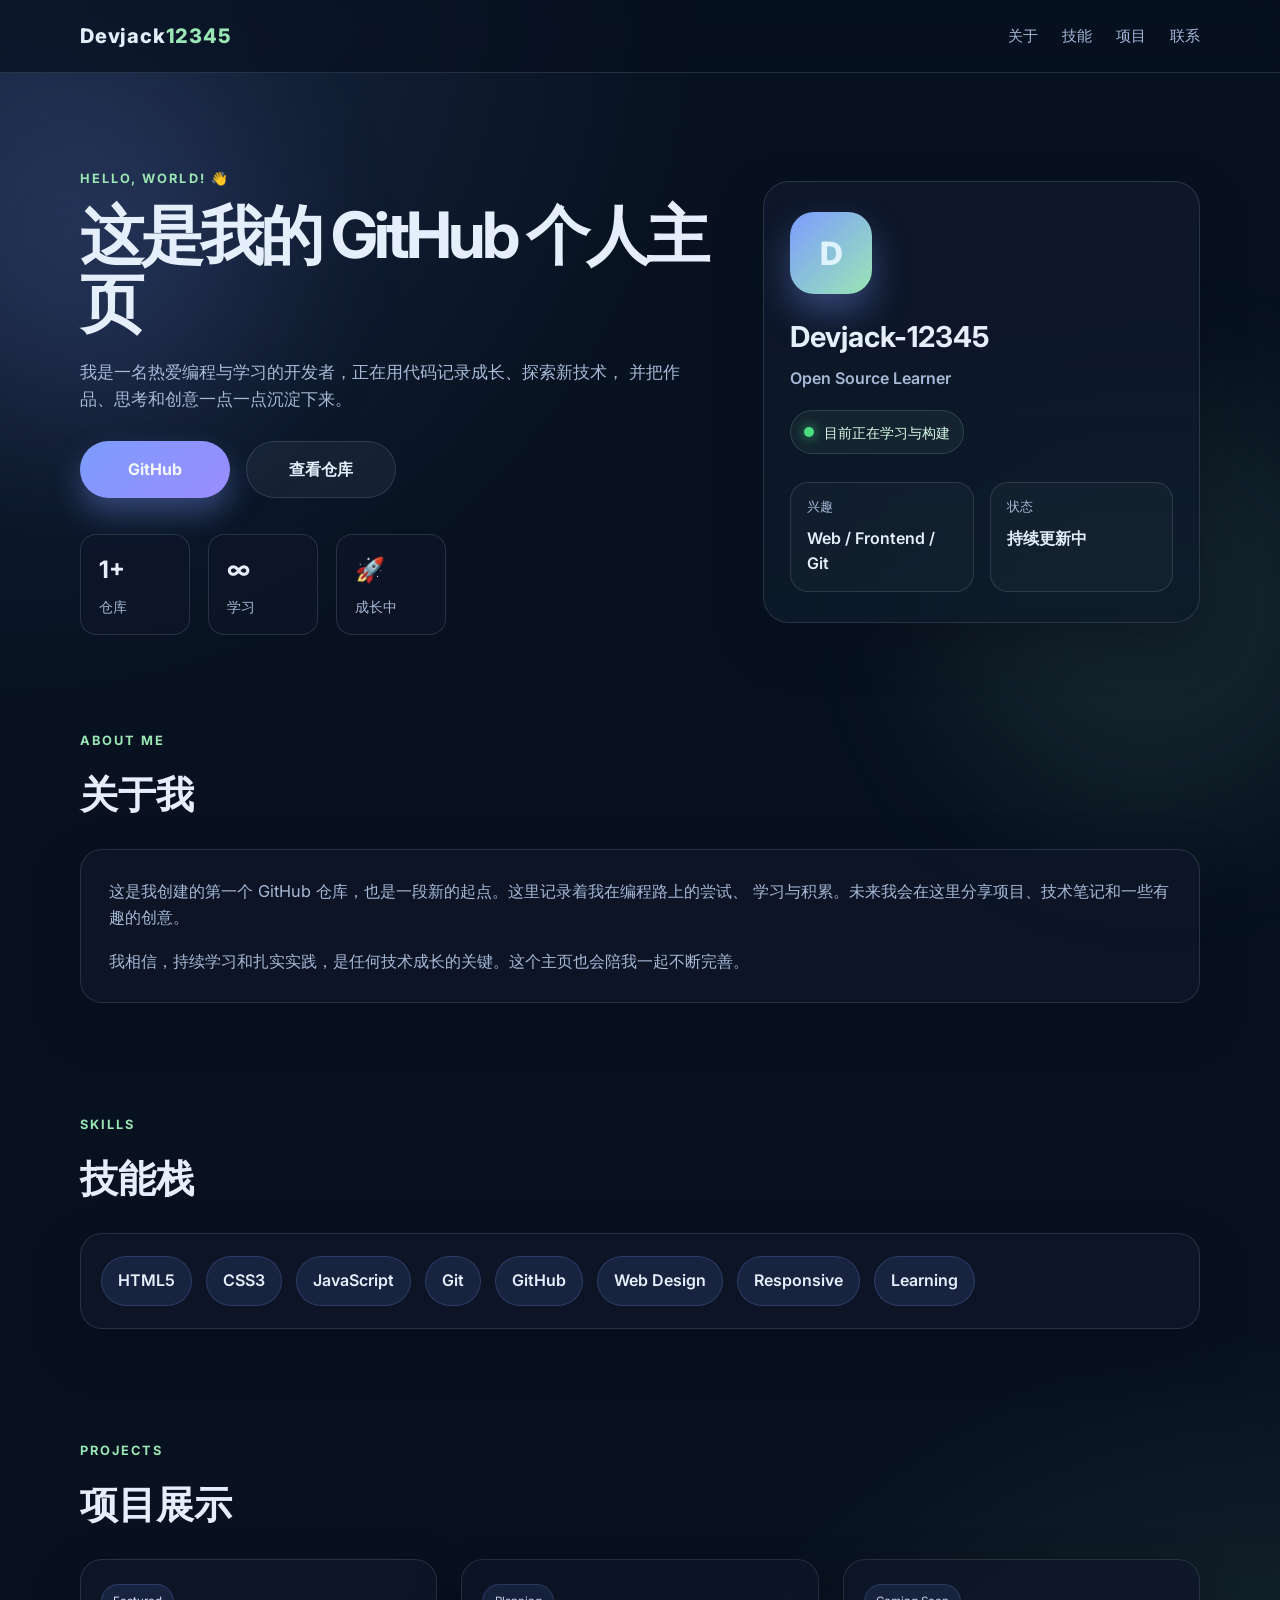
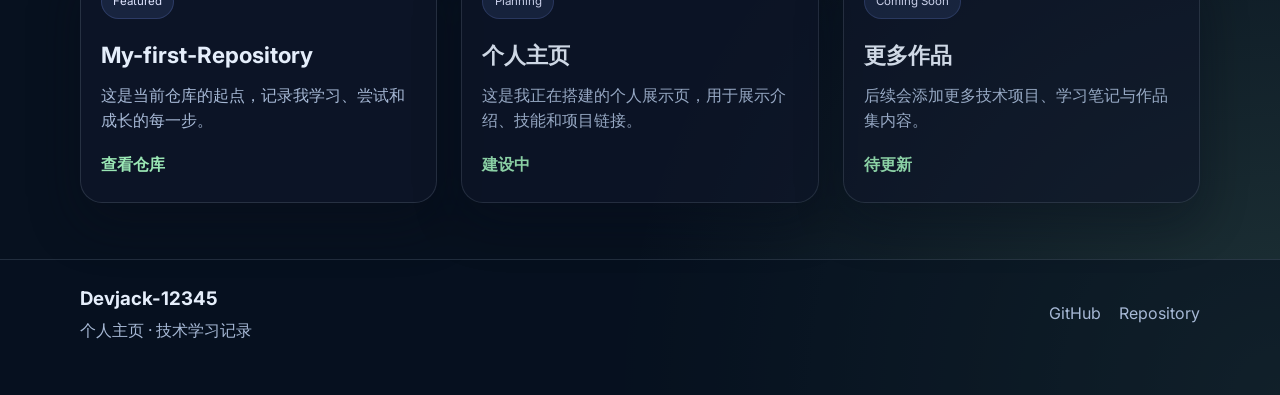
==== index.html @ ab3b1227 "Add a personal homepage for the new GitHub repository." ====
<!DOCTYPE html>
<html lang="zh-CN">
  <head>
    <meta charset="UTF-8" />
    <meta name="viewport" content="width=device-width, initial-scale=1.0" />
    <meta
      name="description"
      content="Devjack-12345 的个人主页，展示项目、技能和学习历程。"
    />
    <title>Devjack-12345 | Personal Homepage</title>
    <link rel="preconnect" href="https://fonts.googleapis.com" />
    <link rel="preconnect" href="https://fonts.gstatic.com" crossorigin />
    <link
      href="https://fonts.googleapis.com/css2?family=Inter:wght@400;500;600;700;800&display=swap"
      rel="stylesheet"
    />
    <link rel="stylesheet" href="./style.css" />
  </head>
  <body>
    <div class="bg-orb orb-1"></div>
    <div class="bg-orb orb-2"></div>

    <header class="site-header">
      <div class="container nav">
        <div class="brand">Devjack<span>12345</span></div>
        <nav class="nav-links">
          <a href="#about">关于</a>
          <a href="#skills">技能</a>
          <a href="#projects">项目</a>
          <a href="#contact">联系</a>
        </nav>
      </div>
    </header>

    <main>
      <section class="hero container">
        <div class="hero-copy">
          <p class="eyebrow">Hello, World! 👋</p>
          <h1>这是我的 GitHub 个人主页</h1>
          <p class="subtitle">
            我是一名热爱编程与学习的开发者，正在用代码记录成长、探索新技术，
            并把作品、思考和创意一点一点沉淀下来。
          </p>
          <div class="cta-row">
            <a class="btn btn-primary" href="https://github.com/Devjack-12345" target="_blank" rel="noreferrer">GitHub</a>
            <a class="btn btn-secondary" href="https://github.com/Devjack-12345/My-first-Repository" target="_blank" rel="noreferrer">查看仓库</a>
          </div>
          <ul class="mini-stats">
            <li><strong>1+</strong><span>仓库</span></li>
            <li><strong>∞</strong><span>学习</span></li>
            <li><strong>🚀</strong><span>成长中</span></li>
          </ul>
        </div>

        <div class="hero-card">
          <div class="avatar">D</div>
          <h2>Devjack-12345</h2>
          <p class="role">Open Source Learner</p>
          <div class="status-row">
            <span class="dot"></span>
            <span>目前正在学习与构建</span>
          </div>
          <div class="info-grid">
            <div>
              <label>兴趣</label>
              <p>Web / Frontend / Git</p>
            </div>
            <div>
              <label>状态</label>
              <p>持续更新中</p>
            </div>
          </div>
        </div>
      </section>

      <section id="about" class="section container">
        <div class="section-heading">
          <p class="eyebrow">About Me</p>
          <h2>关于我</h2>
        </div>
        <div class="about-card">
          <p>
            这是我创建的第一个 GitHub 仓库，也是一段新的起点。这里记录着我在编程路上的尝试、
            学习与积累。未来我会在这里分享项目、技术笔记和一些有趣的创意。
          </p>
          <p>
            我相信，持续学习和扎实实践，是任何技术成长的关键。这个主页也会陪我一起不断完善。
          </p>
        </div>
      </section>

      <section id="skills" class="section container">
        <div class="section-heading">
          <p class="eyebrow">Skills</p>
          <h2>技能栈</h2>
        </div>
        <div class="chip-list">
          <span>HTML5</span>
          <span>CSS3</span>
          <span>JavaScript</span>
          <span>Git</span>
          <span>GitHub</span>
          <span>Web Design</span>
          <span>Responsive</span>
          <span>Learning</span>
        </div>
      </section>

      <section id="projects" class="section container">
        <div class="section-heading">
          <p class="eyebrow">Projects</p>
          <h2>项目展示</h2>
        </div>
        <div class="project-grid">
          <article class="project-card">
            <div class="project-tag">Featured</div>
            <h3>My-first-Repository</h3>
            <p>
              这是当前仓库的起点，记录我学习、尝试和成长的每一步。
            </p>
            <a href="https://github.com/Devjack-12345/My-first-Repository" target="_blank" rel="noreferrer">查看仓库</a>
          </article>

          <article class="project-card muted">
            <div class="project-tag">Planning</div>
            <h3>个人主页</h3>
            <p>
              这是我正在搭建的个人展示页，用于展示介绍、技能和项目链接。
            </p>
            <span>建设中</span>
          </article>

          <article class="project-card muted">
            <div class="project-tag">Coming Soon</div>
            <h3>更多作品</h3>
            <p>
              后续会添加更多技术项目、学习笔记与作品集内容。
            </p>
            <span>待更新</span>
          </article>
        </div>
      </section>
    </main>

    <footer id="contact" class="site-footer">
      <div class="container footer-inner">
        <div>
          <h3>Devjack-12345</h3>
          <p>个人主页 · 技术学习记录</p>
        </div>
        <div class="footer-links">
          <a href="https://github.com/Devjack-12345" target="_blank" rel="noreferrer">GitHub</a>
          <a href="https://github.com/Devjack-12345/My-first-Repository" target="_blank" rel="noreferrer">Repository</a>
        </div>
      </div>
    </footer>
  </body>
</html>
---- style.css ----
:root {
  --bg: #07111f;
  --bg-soft: #0d1b2a;
  --panel: rgba(15, 23, 42, 0.8);
  --panel-strong: rgba(15, 23, 42, 0.96);
  --card: rgba(15, 23, 42, 0.76);
  --text: #e5eefb;
  --muted: #a7b9d6;
  --primary: #7c9cff;
  --primary-2: #9ae6b4;
  --accent: #ffb86c;
  --border: rgba(148, 163, 184, 0.2);
  --shadow: 0 20px 50px rgba(9, 14, 25, 0.45);
}

* {
  box-sizing: border-box;
}

html {
  scroll-behavior: smooth;
}

body {
  margin: 0;
  font-family: "Inter", "Segoe UI", sans-serif;
  background:
    radial-gradient(circle at top left, rgba(124, 156, 255, 0.18), transparent 30%),
    radial-gradient(circle at bottom right, rgba(154, 230, 180, 0.16), transparent 28%),
    var(--bg);
  color: var(--text);
  line-height: 1.6;
}

img {
  max-width: 100%;
  display: block;
}

 a {
  color: inherit;
  text-decoration: none;
}

.container {
  width: min(1120px, calc(100% - 32px));
  margin: 0 auto;
}

.site-header {
  position: sticky;
  top: 0;
  z-index: 20;
  backdrop-filter: blur(12px);
  background: rgba(7, 17, 31, 0.7);
  border-bottom: 1px solid var(--border);
}

.nav {
  display: flex;
  align-items: center;
  justify-content: space-between;
  min-height: 72px;
}

.brand {
  font-size: 1.25rem;
  font-weight: 800;
  letter-spacing: 0.04em;
}

.brand span {
  color: var(--primary-2);
}

.nav-links {
  display: flex;
  align-items: center;
  gap: 24px;
  color: var(--muted);
  font-size: 0.95rem;
}

.nav-links a:hover {
  color: var(--text);
}

.hero {
  padding: 96px 0 40px;
  display: grid;
  grid-template-columns: 1.3fr 0.9fr;
  align-items: center;
  gap: 52px;
}

.eyebrow {
  margin: 0 0 12px;
  color: var(--primary-2);
  font-size: 0.8rem;
  font-weight: 700;
  letter-spacing: 0.16em;
  text-transform: uppercase;
}

.hero-copy h1 {
  margin: 0;
  font-size: clamp(2.5rem, 5vw, 4.5rem);
  line-height: 1.06;
  letter-spacing: -0.06em;
}

.subtitle {
  margin-top: 22px;
  max-width: 620px;
  color: var(--muted);
  font-size: 1.06rem;
}

.cta-row {
  margin-top: 28px;
  display: flex;
  flex-wrap: wrap;
  gap: 16px;
}

.btn {
  display: inline-flex;
  align-items: center;
  justify-content: center;
  min-width: 150px;
  padding: 0.9rem 1.4rem;
  border-radius: 999px;
  font-weight: 700;
  transition: transform 0.2s ease, box-shadow 0.2s ease;
}

.btn:hover {
  transform: translateY(-2px);
}

.btn-primary {
  background: linear-gradient(135deg, var(--primary), #9b8cff);
  color: #f4f7ff;
  box-shadow: 0 15px 30px rgba(124, 156, 255, 0.35);
}

.btn-secondary {
  background: rgba(148, 163, 184, 0.08);
  border: 1px solid var(--border);
  color: var(--text);
}

.mini-stats {
  list-style: none;
  padding: 0;
  margin: 36px 0 0;
  display: flex;
  flex-wrap: wrap;
  gap: 18px;
}

.mini-stats li {
  min-width: 110px;
  padding: 1rem 1.1rem;
  border: 1px solid var(--border);
  border-radius: 16px;
  background: rgba(15, 23, 42, 0.55);
  display: flex;
  flex-direction: column;
  gap: 6px;
}

.mini-stats strong {
  font-size: 1.5rem;
}

.mini-stats span {
  color: var(--muted);
  font-size: 0.9rem;
}

.hero-card {
  position: relative;
  padding: 30px 26px;
  border-radius: 26px;
  background: linear-gradient(180deg, rgba(15, 23, 42, 0.94), rgba(13, 27, 42, 0.8));
  border: 1px solid var(--border);
  box-shadow: var(--shadow);
}

.avatar {
  width: 82px;
  height: 82px;
  display: grid;
  place-items: center;
  border-radius: 24px;
  font-size: 2rem;
  font-weight: 800;
  background: linear-gradient(135deg, var(--primary), var(--primary-2));
  color: #dff3ff;
  box-shadow: 0 18px 35px rgba(124, 156, 255, 0.35);
}

.hero-card h2 {
  margin: 20px 0 6px;
  font-size: 1.8rem;
}

.role {
  margin: 0;
  color: var(--muted);
  font-weight: 600;
}

.status-row {
  display: inline-flex;
  align-items: center;
  gap: 10px;
  margin-top: 18px;
  padding: 0.6rem 0.8rem;
  border-radius: 999px;
  background: rgba(154, 230, 180, 0.06);
  border: 1px solid rgba(154, 230, 180, 0.16);
  color: #d9fbe6;
  font-size: 0.9rem;
}

.dot {
  width: 10px;
  height: 10px;
  border-radius: 50%;
  background: #4ade80;
  box-shadow: 0 0 12px rgba(74, 222, 128, 0.8);
}

.info-grid {
  margin-top: 28px;
  display: grid;
  grid-template-columns: repeat(2, minmax(0, 1fr));
  gap: 16px;
}

.info-grid div {
  padding: 14px 16px;
  border-radius: 18px;
  background: rgba(148, 163, 184, 0.04);
  border: 1px solid var(--border);
}

.info-grid label {
  display: block;
  color: var(--muted);
  font-size: 0.8rem;
  margin-bottom: 8px;
}

.info-grid p {
  margin: 0;
  font-weight: 600;
}

.section {
  padding: 56px 0;
}

.section-heading {
  margin-bottom: 24px;
}

.section-heading h2 {
  margin: 0;
  font-size: clamp(1.8rem, 3vw, 2.6rem);
}

.about-card,
.project-card,
.chip-list {
  border: 1px solid var(--border);
  background: rgba(15, 23, 42, 0.68);
  border-radius: 22px;
  box-shadow: var(--shadow);
}

.about-card {
  padding: 28px;
  color: var(--muted);
  font-size: 1.02rem;
}

.about-card p {
  margin: 0 0 18px;
}

.about-card p:last-child {
  margin-bottom: 0;
}

.chip-list {
  display: flex;
  flex-wrap: wrap;
  gap: 14px;
  padding: 22px 20px;
}

.chip-list span {
  padding: 0.7rem 1rem;
  border-radius: 999px;
  background: rgba(124, 156, 255, 0.12);
  border: 1px solid rgba(124, 156, 255, 0.2);
  color: var(--text);
  font-weight: 600;
}

.project-grid {
  display: grid;
  grid-template-columns: repeat(3, minmax(0, 1fr));
  gap: 24px;
}

.project-card {
  padding: 24px 20px;
}

.muted {
  opacity: 0.9;
}

.project-tag {
  display: inline-block;
  font-size: 0.72rem;
  padding: 0.45rem 0.7rem;
  border-radius: 999px;
  color: #dfe4ff;
  background: rgba(124, 156, 255, 0.12);
  border: 1px solid rgba(124, 156, 255, 0.2);
}

.project-card h3 {
  margin: 18px 0 10px;
  font-size: 1.4rem;
}

.project-card p {
  margin: 0 0 18px;
  color: var(--muted);
}

.project-card a,
.project-card span {
  display: inline-block;
  color: var(--primary-2);
  font-weight: 700;
}

.site-footer {
  padding: 24px 0 52px;
  border-top: 1px solid var(--border);
  background: rgba(7, 17, 31, 0.55);
}

.footer-inner {
  display: flex;
  align-items: center;
  justify-content: space-between;
  gap: 16px;
}

.footer-inner h3 {
  margin: 0 0 4px;
}

.footer-inner p {
  margin: 0;
  color: var(--muted);
}

.footer-links {
  display: flex;
  align-items: center;
  gap: 18px;
  color: var(--muted);
}

.bg-orb {
  position: fixed;
  border-radius: 50%;
  filter: blur(80px);
  opacity: 0.5;
  z-index: -1;
}

.orb-1 {
  width: 340px;
  height: 340px;
  left: -80px;
  top: 80px;
  background: rgba(124, 156, 255, 0.3);
}

.orb-2 {
  width: 420px;
  height: 420px;
  right: -80px;
  bottom: 80px;
  background: rgba(154, 230, 180, 0.18);
}

@media (max-width: 860px) {
  .hero {
    grid-template-columns: 1fr;
    padding-top: 72px;
  }

  .project-grid {
    grid-template-columns: 1fr;
  }

  .nav {
    flex-direction: column;
    justify-content: center;
    padding: 16px 0;
    gap: 12px;
  }

  .nav-links {
    gap: 12px;
    flex-wrap: wrap;
    justify-content: center;
  }

  .footer-inner {
    flex-direction: column;
    align-items: flex-start;
  }
}

@media (max-width: 560px) {
  .hero-copy h1 {
    letter-spacing: -0.04em;
  }

  .cta-row {
    flex-direction: column;
    align-items: stretch;
  }

  .btn {
    width: 100%;
  }

  .info-grid {
    grid-template-columns: 1fr;
  }
}
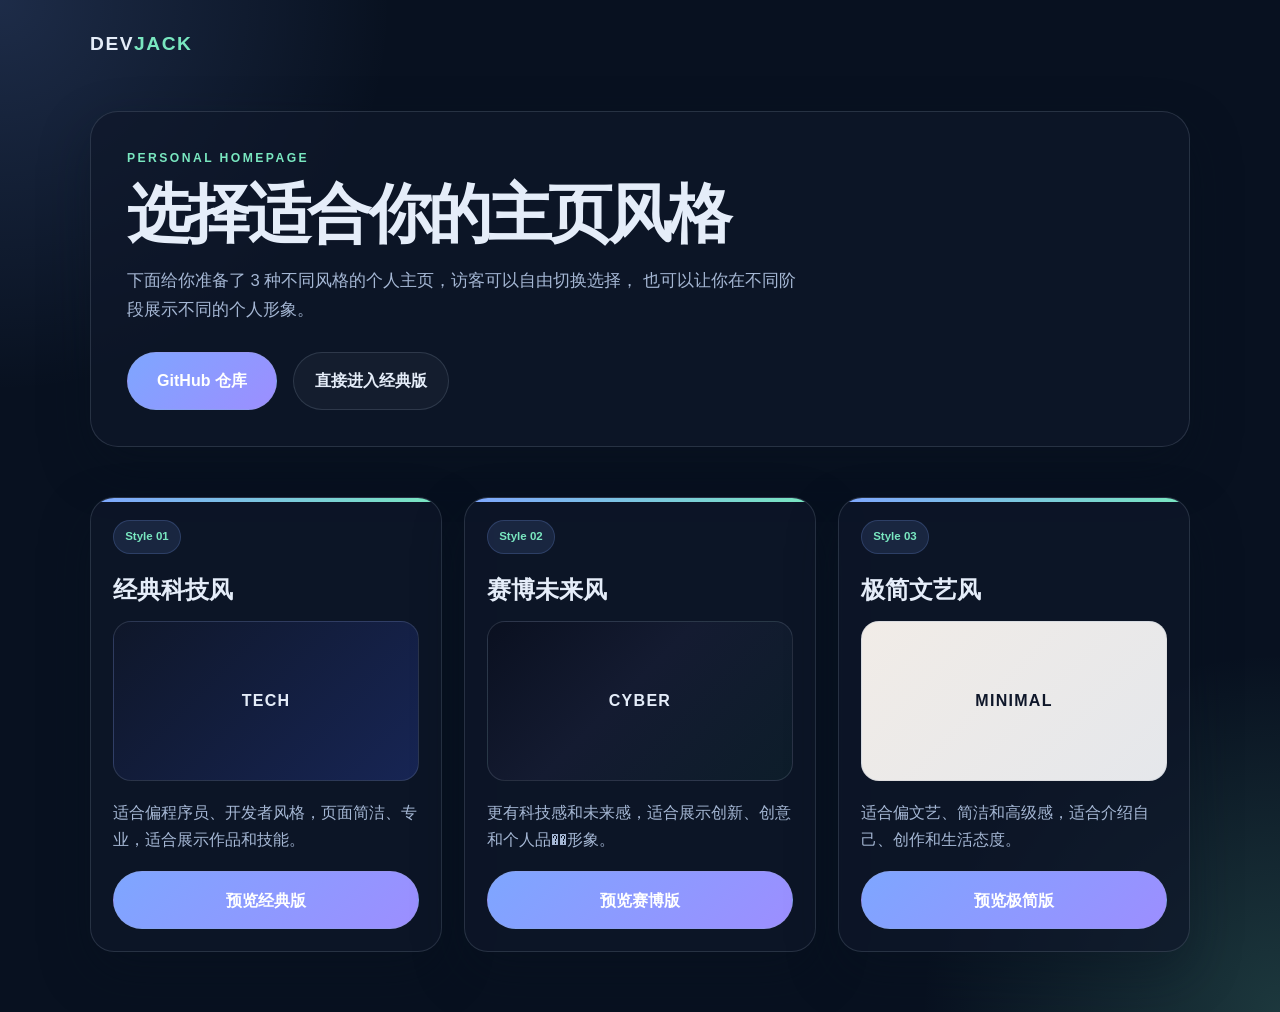
==== commit cf97df45: "Add multiple homepage themes and a selector page for visitors to choose." ====
--- a/index.html
+++ b/index.html
@@ -3,157 +3,324 @@
   <head>
     <meta charset="UTF-8" />
     <meta name="viewport" content="width=device-width, initial-scale=1.0" />
-    <meta
-      name="description"
-      content="Devjack-12345 的个人主页，展示项目、技能和学习历程。"
-    />
-    <title>Devjack-12345 | Personal Homepage</title>
-    <link rel="preconnect" href="https://fonts.googleapis.com" />
-    <link rel="preconnect" href="https://fonts.gstatic.com" crossorigin />
-    <link
-      href="https://fonts.googleapis.com/css2?family=Inter:wght@400;500;600;700;800&display=swap"
-      rel="stylesheet"
-    />
-    <link rel="stylesheet" href="./style.css" />
+    <title>Devjack-12345 · 主页风格选择</title>
+    <style>
+      :root {
+        --bg: #081120;
+        --panel: rgba(17, 24, 39, 0.8);
+        --panel-soft: rgba(15, 23, 42, 0.72);
+        --text: #e5edf9;
+        --muted: #a5b7d4;
+        --primary: #7ea6ff;
+        --primary-2: #79e7c0;
+        --border: rgba(148, 163, 184, 0.2);
+        --shadow: 0 20px 50px rgba(7, 17, 31, 0.4);
+      }
+
+      * { box-sizing: border-box; }
+      body {
+        margin: 0;
+        font-family: "Segoe UI", Arial, sans-serif;
+        background:
+          radial-gradient(circle at top left, rgba(126, 166, 255, 0.18), transparent 24%),
+          radial-gradient(circle at bottom right, rgba(121, 231, 192, 0.18), transparent 22%),
+          var(--bg);
+        color: var(--text);
+        line-height: 1.7;
+      }
+      a { color: inherit; text-decoration: none; }
+      .container {
+        width: min(1100px, calc(100% - 32px));
+        margin: 0 auto;
+      }
+      .header {
+        padding: 28px 0 10px;
+      }
+      .brand {
+        font-size: 1.2rem;
+        font-weight: 800;
+        letter-spacing: 0.08em;
+      }
+      .brand span { color: var(--primary-2); }
+      .hero {
+        padding: 40px 0 30px;
+      }
+      .hero-box {
+        background: rgba(15,23,42,0.7);
+        border: 1px solid var(--border);
+        border-radius: 28px;
+        padding: 36px;
+        box-shadow: var(--shadow);
+      }
+      .eyebrow {
+        margin: 0 0 12px;
+        font-size: 0.76rem;
+        color: var(--primary-2);
+        letter-spacing: 0.2em;
+        text-transform: uppercase;
+        font-weight: 700;
+      }
+      h1 {
+        margin: 0;
+        font-size: clamp(2.4rem, 5vw, 4.2rem);
+        line-height: 1.08;
+        letter-spacing: -0.06em;
+      }
+      .subtitle {
+        margin-top: 18px;
+        max-width: 680px;
+        color: var(--muted);
+        font-size: 1.04rem;
+      }
+      .buttons {
+        margin-top: 28px;
+        display: flex;
+        flex-wrap: wrap;
+        gap: 16px;
+      }
+      .btn {
+        display: inline-flex;
+        align-items: center;
+        justify-content: center;
+        min-width: 150px;
+        padding: 0.9rem 1.3rem;
+        border-radius: 999px;
+        font-weight: 700;
+        border: 1px solid var(--border);
+        transition: transform 0.2s ease;
+      }
+      .btn:hover { transform: translateY(-2px); }
+      .btn-primary {
+        background: linear-gradient(135deg, var(--primary), #9c8eff);
+        color: white;
+      }
+      .btn-secondary {
+        background: rgba(148, 163, 184, 0.06);
+        color: var(--text);
+      }
+      .options {
+        padding: 20px 0 60px;
+      }
+      .grid {
+        display: grid;
+        grid-template-columns: repeat(3, minmax(0, 1fr));
+        gap: 22px;
+      }
+      .card {
+        position: relative;
+        padding: 22px;
+        border: 1px solid var(--border);
+        border-radius: 24px;
+        background: rgba(15, 23, 42, 0.7);
+        box-shadow: var(--shadow);
+        overflow: hidden;
+      }
+      .card::before {
+        content: "";
+        position: absolute;
+        inset: 0 auto auto 0;
+        width: 100%;
+        height: 4px;
+        background: linear-gradient(90deg, var(--primary), var(--primary-2));
+      }
+      .tag {
+        display: inline-block;
+        padding: 0.4rem 0.7rem;
+        border-radius: 999px;
+        background: rgba(126, 166, 255, 0.12);
+        border: 1px solid rgba(126, 166, 255, 0.2);
+        color: var(--primary-2);
+        font-size: 0.72rem;
+        font-weight: 700;
+      }
+      .card h3 {
+        margin: 16px 0 10px;
+        font-size: 1.5rem;
+      }
+      .card p {
+        margin: 0 0 18px;
+        color: var(--muted);
+      }
+      .mini-preview {
+        height: 160px;
+        border-radius: 18px;
+        border: 1px solid var(--border);
+        margin-bottom: 18px;
+        display: grid;
+        place-items: center;
+        font-weight: 700;
+        letter-spacing: 0.08em;
+      }
+      .preview-1 { background: linear-gradient(135deg, #0f172a, #172554); }
+      .preview-2 { background: linear-gradient(135deg, #0a1020, #141b31 45%, #0d1d2a); }
+      .preview-3 { background: linear-gradient(135deg, #f1ece7, #e5e7eb); color: #0f172a; }
+      .card .btn {
+        width: 100%;
+      }
+      @media (max-width: 860px) {
+        .grid { grid-template-columns: 1fr; }
+      }
+    </style>
   </head>
   <body>
-    <div class="bg-orb orb-1"></div>
-    <div class="bg-orb orb-2"></div>
-
-    <header class="site-header">
-      <div class="container nav">
-        <div class="brand">Devjack<span>12345</span></div>
-        <nav class="nav-links">
-          <a href="#about">关于</a>
-          <a href="#skills">技能</a>
-          <a href="#projects">项目</a>
-          <a href="#contact">联系</a>
-        </nav>
+    <header class="header">
+      <div class="container">
+        <div class="brand">DEV<span>JACK</span></div>
       </div>
     </header>
 
-    <main>
-      <section class="hero container">
-        <div class="hero-copy">
-          <p class="eyebrow">Hello, World! 👋</p>
-          <h1>这是我的 GitHub 个人主页</h1>
-          <p class="subtitle">
-            我是一名热爱编程与学习的开发者，正在用代码记录成长、探索新技术，
-            并把作品、思考和创意一点一点沉淀下来。
-          </p>
-          <div class="cta-row">
-            <a class="btn btn-primary" href="https://github.com/Devjack-12345" target="_blank" rel="noreferrer">GitHub</a>
-            <a class="btn btn-secondary" href="https://github.com/Devjack-12345/My-first-Repository" target="_blank" rel="noreferrer">查看仓库</a>
-          </div>
-          <ul class="mini-stats">
-            <li><strong>1+</strong><span>仓库</span></li>
-            <li><strong>∞</strong><span>学习</span></li>
-            <li><strong>🚀</strong><span>成长中</span></li>
-          </ul>
-        </div>
-
-        <div class="hero-card">
-          <div class="avatar">D</div>
-          <h2>Devjack-12345</h2>
-          <p class="role">Open Source Learner</p>
-          <div class="status-row">
-            <span class="dot"></span>
-            <span>目前正在学习与构建</span>
-          </div>
-          <div class="info-grid">
-            <div>
-              <label>兴趣</label>
-              <p>Web / Frontend / Git</p>
-            </div>
-            <div>
-              <label>状态</label>
-              <p>持续更新中</p>
-            </div>
-          </div>
-        </div>
-      </section>
-
-      <section id="about" class="section container">
-        <div class="section-heading">
-          <p class="eyebrow">About Me</p>
-          <h2>关于我</h2>
-        </div>
-        <div class="about-card">
-          <p>
-            这是我创建的第一个 GitHub 仓库，也是一段新的起点。这里记录着我在编程路上的尝试、
-            学习与积累。未来我会在这里分享项目、技术笔记和一些有趣的创意。
-          </p>
-          <p>
-            我相信，持续学习和扎实实践，是任何技术成长的关键。这个主页也会陪我一起不断完善。
-          </p>
-        </div>
-      </section>
-
-      <section id="skills" class="section container">
-        <div class="section-heading">
-          <p class="eyebrow">Skills</p>
-          <h2>技能栈</h2>
-        </div>
-        <div class="chip-list">
-          <span>HTML5</span>
-          <span>CSS3</span>
-          <span>JavaScript</span>
-          <span>Git</span>
-          <span>GitHub</span>
-          <span>Web Design</span>
-          <span>Responsive</span>
-          <span>Learning</span>
-        </div>
-      </section>
-
-      <section id="projects" class="section container">
-        <div class="section-heading">
-          <p class="eyebrow">Projects</p>
-          <h2>项目展示</h2>
-        </div>
-        <div class="project-grid">
-          <article class="project-card">
-            <div class="project-tag">Featured</div>
-            <h3>My-first-Repository</h3>
-            <p>
-              这是当前仓库的起点，记录我学习、尝试和成长的每一步。
-            </p>
-            <a href="https://github.com/Devjack-12345/My-first-Repository" target="_blank" rel="noreferrer">查看仓库</a>
-          </article>
-
-          <article class="project-card muted">
-            <div class="project-tag">Planning</div>
-            <h3>个人主页</h3>
-            <p>
-              这是我正在搭建的个人展示页，用于展示介绍、技能和项目链接。
-            </p>
-            <span>建设中</span>
-          </article>
-
-          <article class="project-card muted">
-            <div class="project-tag">Coming Soon</div>
-            <h3>更多作品</h3>
-            <p>
-              后续会添加更多技术项目、学习笔记与作品集内容。
-            </p>
-            <span>待更新</span>
-          </article>
-        </div>
-      </section>
-    </main>
-
-    <footer id="contact" class="site-footer">
-      <div class="container footer-inner">
-        <div>
-          <h3>Devjack-12345</h3>
-          <p>个人主页 · 技术学习记录</p>
-        </div>
-        <div class="footer-links">
-          <a href="https://github.com/Devjack-12345" target="_blank" rel="noreferrer">GitHub</a>
-          <a href="https://github.com/Devjack-12345/My-first-Repository" target="_blank" rel="noreferrer">Repository</a>
+    <main class="container hero">
+      <div class="hero-box">
+        <p class="eyebrow">personal homepage</p>
+        <h1>选择适合你的主页风格</h1>
+        <p class="subtitle">
+          下面给你准备了 3 种不同风格的个人主页，访客可以自由切换选择，
+          也可以让你在不同阶段展示不同的个人形象。
+        </p>
+        <div class="buttons">
+          <a class="btn btn-primary" href="https://github.com/Devjack-12345/My-first-Repository" target="_blank" rel="noreferrer">GitHub 仓库</a>
+          <a class="btn btn-secondary" href="theme-classic.html">直接进入经典版</a>
         </div>
       </div>
-    </footer>
+    </main>
+
+    <section class="options container">
+      <div class="grid">
+        <article class="card">
+          <span class="tag">Style 01</span>
+          <h3>经典科技风</h3>
+          <div class="mini-preview preview-1">TECH</div>
+          <p>适合偏程序员、开发者风格，页面简洁、专业，适合展示作品和技能。</p>
+          <a class="btn btn-primary" href="theme-classic.html">预览经典版</a>
+        </article>
+
+        <article class="card">
+          <span class="tag">Style 02</span>
+          <h3>赛博未来风</h3>
+          <div class="mini-preview preview-2">CYBER</div>
+          <p>更有科技感和未来感，适合展示创新、创意和个人品��形象。</p>
+          <a class="btn btn-primary" href="theme-cyber.html">预览赛博版</a>
+        </article>
+
+        <article class="card">
+          <span class="tag">Style 03</span>
+          <h3>极简文艺风</h3>
+          <div class="mini-preview preview-3">MINIMAL</div>
+          <p>适合偏文艺、简洁和高级感，适合介绍自己、创作和生活态度。</p>
+          <a class="btn btn-primary" href="theme-minimal.html">预览极简版</a>
+        </article>
+      </div>
+    </section>
   </body>
 </html>
 
+
+
+
+
+
+
+
+
+
+
+
+
+
+
+
+
+
+
+
+
+
+
+
+
+
+
+
+
+
+
+
+
+
+
+
+
+
+
+
+
+
+
+
+
+
+
+
+
+
+
+
+
+
+
+
+
+
+
+
+
+
+
+
+
+
+
+
+
+
+
+
+
+
+
+
+
+
+
+
+
+
+
+
+
+
+
+
+
+
+
+
+
+
+
+
+
+
+
+
+
+
+
+
+
+
+
+
+
+
+
